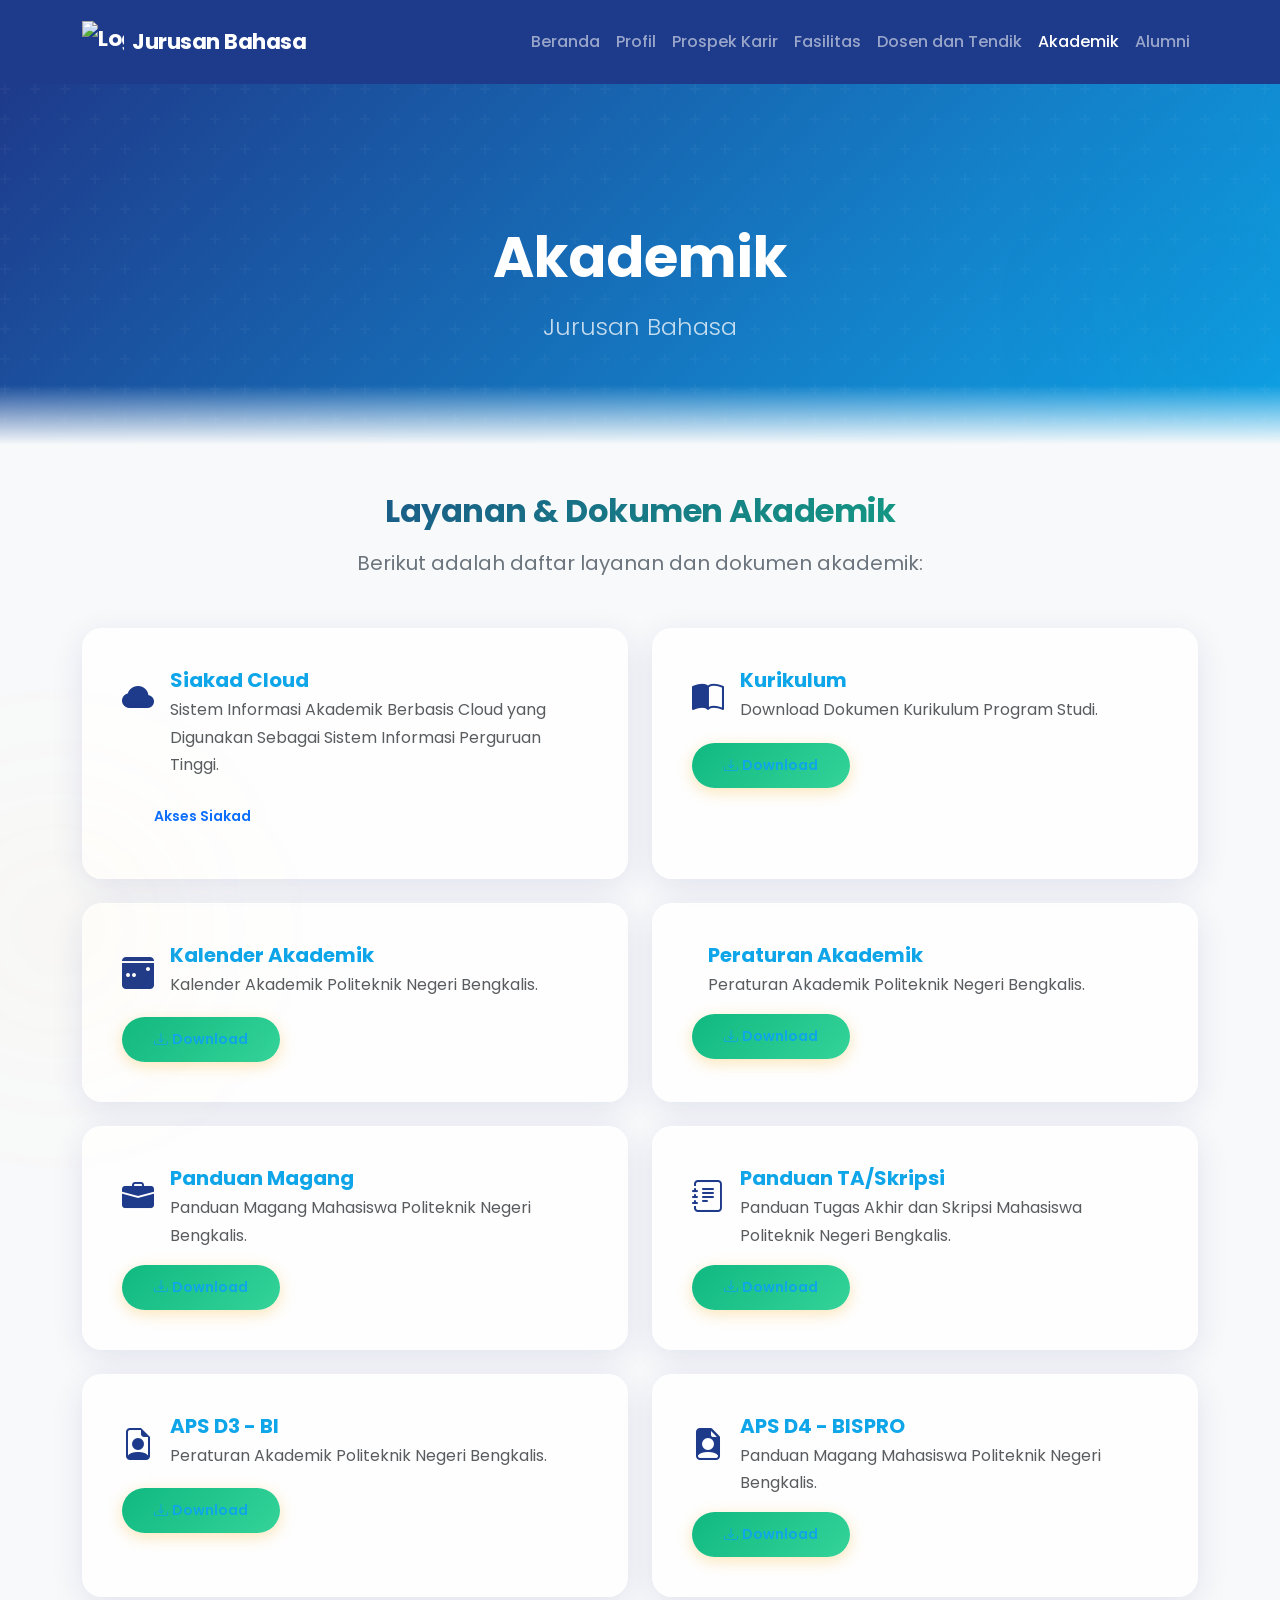
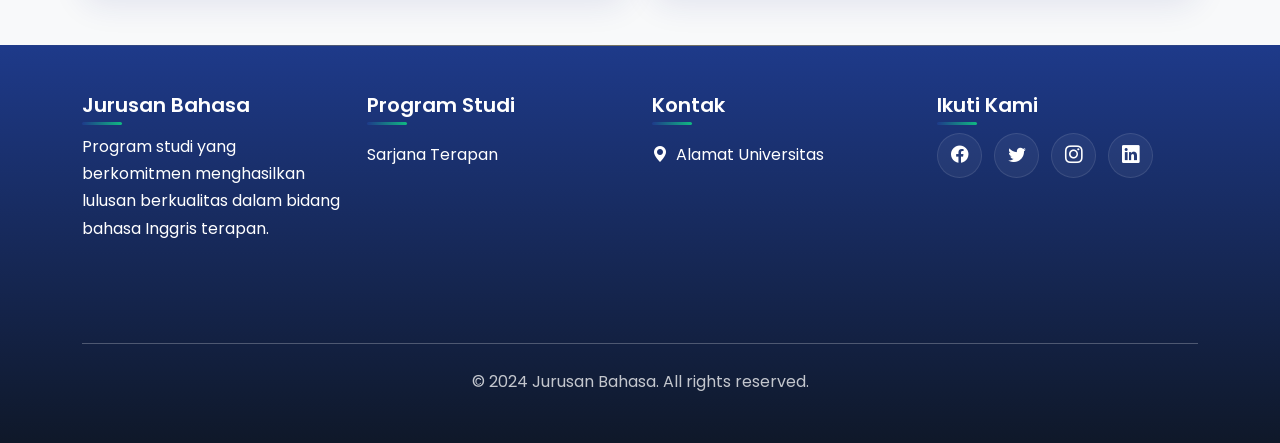
==== akademik.html @ 36574bf4 "Add files via upload" ====
<!doctype html>
<html lang="id">
  <head>
    <meta charset="UTF-8" />
    <meta name="viewport" content="width=device-width, initial-scale=1.0" />
    <title>Akademik - Jurusan Bahasa</title>
    <meta
      name="description"
      content="Layanan dan dokumen akademik Jurusan Bahasa Politeknik Negeri Bengkalis"
    />
    <link rel="preconnect" href="https://fonts.googleapis.com" />
    <link rel="preconnect" href="https://fonts.gstatic.com" crossorigin />
    <link
      href="https://fonts.googleapis.com/css2?family=Poppins:wght@300;400;500;600;700;800&display=swap"
      rel="stylesheet"
    />
    <link
      href="https://cdn.jsdelivr.net/npm/bootstrap@5.3.0/dist/css/bootstrap.min.css"
      rel="stylesheet"
    />
    <link
      href="https://cdn.jsdelivr.net/npm/bootstrap-icons@1.10.0/font/bootstrap-icons.css"
      rel="stylesheet"
    />
    <link href="https://unpkg.com/aos@2.3.1/dist/aos.css" rel="stylesheet" />
    <link href="assets/css/style.css" rel="stylesheet" />
  </head>
  <body>
    <!-- Navbar -->
    <nav class="navbar navbar-expand-lg navbar-dark sticky-top">
      <div class="container">
        <a class="navbar-brand d-flex align-items-center" href="index.html">
          <img
            src="assets/img/logo.png"
            alt="Logo"
            width="42"
            height="42"
            class="me-2"
          />
          <span>Jurusan Bahasa</span>
        </a>
        <button
          class="navbar-toggler"
          type="button"
          data-bs-toggle="collapse"
          data-bs-target="#navbarNav"
        >
          <span class="navbar-toggler-icon"></span>
        </button>
        <div class="collapse navbar-collapse" id="navbarNav">
          <ul class="navbar-nav ms-auto">
            <li class="nav-item">
              <a class="nav-link" href="index.html">Beranda</a>
            </li>
            <li class="nav-item">
              <a class="nav-link" href="profil.html">Profil</a>
            </li>
            <li class="nav-item">
              <a class="nav-link" href="prospek-karir.html">Prospek Karir</a>
            </li>
            <li class="nav-item">
              <a class="nav-link" href="fasilitas.html">Fasilitas</a>
            </li>
            <li class="nav-item">
              <a class="nav-link" href="dosen-tendik.html">Dosen dan Tendik</a>
            </li>
            <li class="nav-item">
              <a class="nav-link active" href="akademik.html">Akademik</a>
            </li>
            <li class="nav-item">
              <a class="nav-link" href="alumni.html">Alumni</a>
            </li>
          </ul>
        </div>
      </div>
    </nav>

    <!-- Header Halaman -->
    <section class="page-header">
      <div class="container text-center text-white">
        <h1 class="display-4 fw-bold mb-3" data-aos="fade-up">Akademik</h1>
        <p class="lead opacity-75 fs-4" data-aos="fade-up" data-aos-delay="100">
          Jurusan Bahasa
        </p>
      </div>
    </section>

    <!-- Daftar Layanan & Dokumen Akademik -->
    <section class="py-5 bg-light">
      <div class="container">
        <div class="section-header text-center mb-5" data-aos="fade-up">
          <h2 class="section-title gradient-text mb-3">
            Layanan & Dokumen Akademik
          </h2>
          <p class="section-subtitle fs-5">
            Berikut adalah daftar layanan dan dokumen akademik:
          </p>
        </div>
        <div class="row g-4">
          <!-- Siakad Cloud -->
          <div
            class="col-lg-6 col-md-6"
            data-aos="fade-up"
            data-aos-delay="100"
          >
            <div class="card glass-card h-100 border-0">
              <div class="card-body">
                <div class="d-flex align-items-start mb-3">
                  <i
                    class="bi bi-cloud-fill text-primary fs-2 me-3 mt-1 flex-shrink-0"
                  ></i>
                  <div>
                    <h5 class="fw-bold text-secondary mb-1">Siakad Cloud</h5>
                    <p class="text-muted mb-0">
                      Sistem Informasi Akademik Berbasis Cloud yang Digunakan
                      Sebagai Sistem Informasi Perguruan Tinggi.
                    </p>
                  </div>
                </div>
                <a href="#" class="btn btn-outline-primary btn-sm"
                  >Akses Siakad</a
                >
              </div>
            </div>
          </div>

          <!-- Kurikulum -->
          <div
            class="col-lg-6 col-md-6"
            data-aos="fade-up"
            data-aos-delay="200"
          >
            <div class="card glass-card h-100 border-0">
              <div class="card-body">
                <div class="d-flex align-items-start mb-3">
                  <i
                    class="bi bi-book-half text-primary fs-2 me-3 mt-1 flex-shrink-0"
                  ></i>
                  <div>
                    <h5 class="fw-bold text-secondary mb-1">Kurikulum</h5>
                    <p class="text-muted mb-0">
                      Download Dokumen Kurikulum Program Studi.
                    </p>
                  </div>
                </div>
                <a
                  href="assets/docs/kurikulum.pdf"
                  class="btn btn-accent btn-sm"
                  download
                  ><i class="bi bi-download me-1"></i>Download</a
                >
              </div>
            </div>
          </div>

          <!-- Kalender Akademik -->
          <div
            class="col-lg-6 col-md-6"
            data-aos="fade-up"
            data-aos-delay="300"
          >
            <div class="card glass-card h-100 border-0">
              <div class="card-body">
                <div class="d-flex align-items-start mb-3">
                  <i
                    class="bi bi-calendar3-week-fill text-primary fs-2 me-3 mt-1 flex-shrink-0"
                  ></i>
                  <div>
                    <h5 class="fw-bold text-secondary mb-1">
                      Kalender Akademik
                    </h5>
                    <p class="text-muted mb-0">
                      Kalender Akademik Politeknik Negeri Bengkalis.
                    </p>
                  </div>
                </div>
                <a
                  href="assets/docs/kalender-akademik.pdf"
                  class="btn btn-accent btn-sm"
                  download
                  ><i class="bi bi-download me-1"></i>Download</a
                >
              </div>
            </div>
          </div>

          <!-- Peraturan Akademik -->
          <div
            class="col-lg-6 col-md-6"
            data-aos="fade-up"
            data-aos-delay="400"
          >
            <div class="card glass-card h-100 border-0">
              <div class="card-body">
                <div class="d-flex align-items-start mb-3">
                  <i
                    class="bi bi-file-earmark-rule text-primary fs-2 me-3 mt-1 flex-shrink-0"
                  ></i>
                  <div>
                    <h5 class="fw-bold text-secondary mb-1">
                      Peraturan Akademik
                    </h5>
                    <p class="text-muted mb-0">
                      Peraturan Akademik Politeknik Negeri Bengkalis.
                    </p>
                  </div>
                </div>
                <a
                  href="assets/docs/peraturan-akademik.pdf"
                  class="btn btn-accent btn-sm"
                  download
                  ><i class="bi bi-download me-1"></i>Download</a
                >
              </div>
            </div>
          </div>

          <!-- Panduan Magang -->
          <div
            class="col-lg-6 col-md-6"
            data-aos="fade-up"
            data-aos-delay="500"
          >
            <div class="card glass-card h-100 border-0">
              <div class="card-body">
                <div class="d-flex align-items-start mb-3">
                  <i
                    class="bi bi-briefcase-fill text-primary fs-2 me-3 mt-1 flex-shrink-0"
                  ></i>
                  <div>
                    <h5 class="fw-bold text-secondary mb-1">Panduan Magang</h5>
                    <p class="text-muted mb-0">
                      Panduan Magang Mahasiswa Politeknik Negeri Bengkalis.
                    </p>
                  </div>
                </div>
                <a
                  href="assets/docs/panduan-magang.pdf"
                  class="btn btn-accent btn-sm"
                  download
                  ><i class="bi bi-download me-1"></i>Download</a
                >
              </div>
            </div>
          </div>

          <!-- Panduan TA/Skripsi -->
          <div
            class="col-lg-6 col-md-6"
            data-aos="fade-up"
            data-aos-delay="600"
          >
            <div class="card glass-card h-100 border-0">
              <div class="card-body">
                <div class="d-flex align-items-start mb-3">
                  <i
                    class="bi bi-journal-text text-primary fs-2 me-3 mt-1 flex-shrink-0"
                  ></i>
                  <div>
                    <h5 class="fw-bold text-secondary mb-1">
                      Panduan TA/Skripsi
                    </h5>
                    <p class="text-muted mb-0">
                      Panduan Tugas Akhir dan Skripsi Mahasiswa Politeknik
                      Negeri Bengkalis.
                    </p>
                  </div>
                </div>
                <a
                  href="assets/docs/panduan-ta.pdf"
                  class="btn btn-accent btn-sm"
                  download
                  ><i class="bi bi-download me-1"></i>Download</a
                >
              </div>
            </div>
          </div>

          <!-- APS D3 - BI -->
          <div
            class="col-lg-6 col-md-6"
            data-aos="fade-up"
            data-aos-delay="700"
          >
            <div class="card glass-card h-100 border-0">
              <div class="card-body">
                <div class="d-flex align-items-start mb-3">
                  <i
                    class="bi bi-file-earmark-person text-primary fs-2 me-3 mt-1 flex-shrink-0"
                  ></i>
                  <div>
                    <h5 class="fw-bold text-secondary mb-1">APS D3 - BI</h5>
                    <p class="text-muted mb-0">
                      Peraturan Akademik Politeknik Negeri Bengkalis.
                    </p>
                  </div>
                </div>
                <a
                  href="assets/docs/aps-d3-bi.pdf"
                  class="btn btn-accent btn-sm"
                  download
                  ><i class="bi bi-download me-1"></i>Download</a
                >
              </div>
            </div>
          </div>

          <!-- APS D4 - BISPRO -->
          <div
            class="col-lg-6 col-md-6"
            data-aos="fade-up"
            data-aos-delay="800"
          >
            <div class="card glass-card h-100 border-0">
              <div class="card-body">
                <div class="d-flex align-items-start mb-3">
                  <i
                    class="bi bi-file-earmark-person-fill text-primary fs-2 me-3 mt-1 flex-shrink-0"
                  ></i>
                  <div>
                    <h5 class="fw-bold text-secondary mb-1">APS D4 - BISPRO</h5>
                    <p class="text-muted mb-0">
                      Panduan Magang Mahasiswa Politeknik Negeri Bengkalis.
                    </p>
                  </div>
                </div>
                <a
                  href="assets/docs/aps-d4-bispro.pdf"
                  class="btn btn-accent btn-sm"
                  download
                  ><i class="bi bi-download me-1"></i>Download</a
                >
              </div>
            </div>
          </div>
        </div>
      </div>
    </section>

    <!-- Footer -->
    <footer class="text-white py-5">
      <div class="container">
        <div class="row">
          <div class="col-lg-3 col-md-6 mb-4">
            <h5 class="mb-3">Jurusan Bahasa</h5>
            <p>
              Program studi yang berkomitmen menghasilkan lulusan berkualitas
              dalam bidang bahasa Inggris terapan.
            </p>
          </div>
          <div class="col-lg-3 col-md-6 mb-4">
            <h5 class="mb-3">Program Studi</h5>
            <ul class="list-unstyled">
              <li class="mb-2">
                <a href="#" class="text-white text-decoration-none"
                  >Sarjana Terapan</a
                >
              </li>
              <li class="mb-2">
                <a href="#" class="text-white text-decoration-none"
                  >Bahasa Inggris</a
                >
              </li>
              <li class="mb-2">
                <a href="#" class="text-white text-decoration-none"
                  >Komunikasi Bisnis</a
                >
              </li>
            </ul>
          </div>
          <div class="col-lg-3 col-md-6 mb-4">
            <h5 class="mb-3">Kontak</h5>
            <ul class="list-unstyled">
              <li class="mb-2">
                <i class="bi bi-geo-alt-fill me-2"></i>Alamat Universitas
              </li>
              <li class="mb-2">
                <i class="bi bi-telephone-fill me-2"></i>+62 123 456 789
              </li>
              <li class="mb-2">
                <i class="bi bi-envelope-fill me-2"></i>info@jurusanbahasa.ac.id
              </li>
            </ul>
          </div>
          <div class="col-lg-3 col-md-6 mb-4">
            <h5 class="mb-3">Ikuti Kami</h5>
            <div class="social-icons">
              <a href="#" class="text-white"><i class="bi bi-facebook"></i></a>
              <a href="#" class="text-white"><i class="bi bi-twitter"></i></a>
              <a href="#" class="text-white"><i class="bi bi-instagram"></i></a>
              <a href="#" class="text-white"><i class="bi bi-linkedin"></i></a>
            </div>
          </div>
        </div>
        <hr class="my-4 opacity-25" />
        <div class="text-center">
          <p class="mb-0 opacity-75">
            &copy; 2024 Jurusan Bahasa. All rights reserved.
          </p>
        </div>
      </div>
    </footer>

    <script src="https://cdn.jsdelivr.net/npm/bootstrap@5.3.0/dist/js/bootstrap.bundle.min.js"></script>
    <script src="https://unpkg.com/aos@2.3.1/dist/aos.js"></script>
    <script src="assets/js/script.js"></script>
  </body>
</html>
---- assets/css/style.css ----
/* Modern University Landing Page - Jurusan Bahasa */

@import url("https://fonts.googleapis.com/css2?family=Poppins:wght@300;400;500;600;700;800&display=swap");

:root {
  --primary-color: #1e3a8a;
  --primary-light: #3b82f6;
  --primary-dark: #1e40af;
  --secondary-color: #0ea5e9;
  --secondary-light: #0284c7;
  --accent-color: #10b981;
  --accent-light: #34d399;
  --light-bg: #f9fafb;
  --dark-bg: #1e3a8a;
  --ease-out-expo: cubic-bezier(0.16, 1, 0.3, 1);
  --ease-out-back: cubic-bezier(0.34, 1.56, 0.64, 1);
  --ease-smooth: cubic-bezier(0.4, 0, 0.2, 1);
}

* {
  margin: 0;
  padding: 0;
  box-sizing: border-box;
}
html {
  scroll-behavior: smooth;
}

body {
  font-family: "Poppins", sans-serif;
  line-height: 1.7;
  color: #333;
  background-color: var(--light-bg);
  overflow-x: hidden;
}

::-webkit-scrollbar {
  width: 10px;
}
::-webkit-scrollbar-track {
  background: #f1f1f1;
}
::-webkit-scrollbar-thumb {
  background: linear-gradient(
    180deg,
    var(--primary-color),
    var(--accent-color)
  );
  border-radius: 5px;
}
::-webkit-scrollbar-thumb:hover {
  background: linear-gradient(180deg, var(--primary-dark), var(--accent-light));
}

/* Glassmorphism */
.glass {
  background: rgba(255, 255, 255, 0.1);
  backdrop-filter: blur(16px);
  -webkit-backdrop-filter: blur(16px);
  border: 1px solid rgba(255, 255, 255, 0.2);
  box-shadow: 0 8px 32px 0 rgba(31, 38, 135, 0.15);
}

.glass-card {
  background: rgba(255, 255, 255, 0.7);
  backdrop-filter: blur(20px);
  -webkit-backdrop-filter: blur(20px);
  border: 1px solid rgba(255, 255, 255, 0.5);
  box-shadow:
    0 8px 32px rgba(31, 38, 135, 0.1),
    inset 0 1px 0 rgba(255, 255, 255, 0.6);
  border-radius: 20px;
  transition: all 0.5s var(--ease-out-expo);
}

.glass-card:hover {
  transform: translateY(-8px) scale(1.02);
  box-shadow:
    0 20px 60px rgba(31, 38, 135, 0.15),
    inset 0 1px 0 rgba(255, 255, 255, 0.8);
  border-color: rgba(255, 255, 255, 0.8);
}

.glass-dark {
  background: rgba(27, 42, 73, 0.6);
  backdrop-filter: blur(20px);
  -webkit-backdrop-filter: blur(20px);
  border: 1px solid rgba(255, 255, 255, 0.1);
  box-shadow: 0 8px 32px rgba(0, 0, 0, 0.2);
}

.glass-nav {
  background: rgba(10, 37, 64, 0.9) !important;
  backdrop-filter: blur(20px) saturate(180%);
  -webkit-backdrop-filter: blur(20px) saturate(180%);
  border-bottom: 1px solid rgba(255, 255, 255, 0.1);
  box-shadow: 0 4px 30px rgba(0, 0, 0, 0.1);
}

/* Gradient Text */
.gradient-text {
  background: linear-gradient(
    135deg,
    var(--primary-color),
    var(--accent-color)
  );
  -webkit-background-clip: text;
  -webkit-text-fill-color: transparent;
  background-clip: text;
}

.gradient-text-light {
  background: linear-gradient(135deg, #ffffff, var(--accent-light));
  -webkit-background-clip: text;
  -webkit-text-fill-color: transparent;
  background-clip: text;
}

/* Keyframes */
@keyframes gradientShift {
  0% {
    background-position: 0% 50%;
  }
  50% {
    background-position: 100% 50%;
  }
  100% {
    background-position: 0% 50%;
  }
}

@keyframes float {
  0%,
  100% {
    transform: translateY(0px);
  }
  50% {
    transform: translateY(-20px);
  }
}

@keyframes pulseGlow {
  0%,
  100% {
    box-shadow: 0 0 20px rgba(247, 192, 74, 0.3);
  }
  50% {
    box-shadow: 0 0 40px rgba(247, 192, 74, 0.6);
  }
}

@keyframes fadeInUp {
  from {
    opacity: 0;
    transform: translateY(40px);
  }
  to {
    opacity: 1;
    transform: translateY(0);
  }
}

@keyframes scaleIn {
  from {
    opacity: 0;
    transform: scale(0.8);
  }
  to {
    opacity: 1;
    transform: scale(1);
  }
}

@keyframes slideInLeft {
  from {
    opacity: 0;
    transform: translateX(-60px);
  }
  to {
    opacity: 1;
    transform: translateX(0);
  }
}

@keyframes slideInRight {
  from {
    opacity: 0;
    transform: translateX(60px);
  }
  to {
    opacity: 1;
    transform: translateX(0);
  }
}

.fade-in-up {
  animation: fadeInUp 0.8s var(--ease-out-expo) forwards;
}
.scale-in {
  animation: scaleIn 0.6s var(--ease-out-back) forwards;
}
.slide-in-left {
  animation: slideInLeft 0.8s var(--ease-out-expo) forwards;
}
.slide-in-right {
  animation: slideInRight 0.8s var(--ease-out-expo) forwards;
}
.pulse-glow {
  animation: pulseGlow 3s ease-in-out infinite;
}
.float-animation {
  animation: float 6s ease-in-out infinite;
}

/* Navbar */
.navbar {
  background-color: var(--primary-color) !important;
  transition: all 0.5s var(--ease-out-expo);
  padding: 1rem 0;
}

.navbar.scrolled {
  padding: 0.6rem 0;
  box-shadow: 0 4px 30px rgba(0, 0, 0, 0.15);
}

.navbar-brand {
  font-weight: 700;
  font-size: 1.35rem;
  letter-spacing: -0.5px;
  transition: all 0.3s var(--ease-smooth);
}

.navbar-brand:hover {
  transform: scale(1.05);
}
.navbar-brand img {
  transition: all 0.4s var(--ease-out-back);
}
.navbar-brand:hover img {
  transform: rotate(10deg) scale(1.1);
}

.navbar-nav .nav-link {
  font-weight: 500;
  transition: all 0.3s var(--ease-smooth);
  position: relative;
  padding: 0.5rem 1rem;
}

.navbar-nav .nav-link::after {
  content: "";
  position: absolute;
  bottom: 0;
  left: 50%;
  width: 0;
  height: 2px;
  background: var(--accent-color);
  transition: all 0.3s var(--ease-out-expo);
  transform: translateX(-50%);
}

.navbar-nav .nav-link:hover::after {
  width: 80%;
}
.navbar-nav .nav-link:hover {
  color: var(--accent-color) !important;
  transform: translateY(-2px);
}

/* Hero Section */
.hero-section {
  position: relative;
  height: 100vh;
  background: url("assets/img/hero-bg.jpg") center/cover no-repeat;
  display: flex;
  align-items: center;
  justify-content: center;
  overflow: hidden;
}

.hero-section::before {
  content: "";
  position: absolute;
  top: 0;
  left: 0;
  width: 100%;
  height: 100%;
  background: linear-gradient(
    135deg,
    rgba(10, 37, 64, 0.92) 0%,
    rgba(15, 42, 77, 0.88) 50%,
    rgba(10, 37, 64, 0.92) 100%
  );
  z-index: 1;
}

.hero-overlay {
  display: none;
}
.hero-content {
  position: relative;
  z-index: 2;
}

.hero-title {
  font-size: 3.5rem;
  font-weight: 800;
  margin-bottom: 1.5rem;
  text-shadow: 2px 2px 4px rgba(0, 0, 0, 0.3);
  line-height: 1.2;
  letter-spacing: -1px;
}

.hero-subtitle {
  font-size: 1.3rem;
  font-weight: 300;
  max-width: 650px;
  margin: 0 auto;
  opacity: 0.95;
}

.hero-scroll-indicator {
  position: absolute;
  bottom: 30px;
  left: 50%;
  transform: translateX(-50%);
  z-index: 2;
  animation: float 2s ease-in-out infinite;
}

.hero-scroll-indicator i {
  font-size: 2rem;
  color: rgba(255, 255, 255, 0.7);
  transition: all 0.3s ease;
}

.hero-scroll-indicator:hover i {
  color: var(--accent-color);
  transform: scale(1.2);
}

/* Page Header */
.page-header {
  position: relative;
  padding: 140px 0 80px;
  background: linear-gradient(
    135deg,
    var(--primary-color),
    var(--secondary-color)
  );
  overflow: hidden;
}

.page-header::before {
  content: "";
  position: absolute;
  top: 0;
  left: 0;
  width: 100%;
  height: 100%;
  background: url("data:image/svg+xml,%3Csvg width='60' height='60' viewBox='0 0 60 60' xmlns='http://www.w3.org/2000/svg'%3E%3Cg fill='none' fill-rule='evenodd'%3E%3Cg fill='%23ffffff' fill-opacity='0.03'%3E%3Cpath d='M36 34v-4h-2v4h-4v2h4v4h2v-4h4v-2h-4zm0-30V0h-2v4h-4v2h4v4h2V6h4V4h-4zM6 34v-4H4v4H0v2h4v4h2v-4h4v-2H6zM6 4V0H4v4H0v2h4v4h2V6h4V4H6z'/%3E%3C/g%3E%3C/g%3E%3C/svg%3E");
  pointer-events: none;
}

.page-header::after {
  content: "";
  position: absolute;
  bottom: -1px;
  left: 0;
  width: 100%;
  height: 60px;
  background: linear-gradient(to top, var(--light-bg), transparent);
}

/* Sections */
section {
  padding: 6rem 0;
  position: relative;
}

.section-header {
  margin-bottom: 4rem;
}
.section-title {
  font-weight: 700;
  margin-bottom: 1rem;
  letter-spacing: -0.5px;
}
.section-subtitle {
  font-size: 1.1rem;
  color: #6c757d;
  max-width: 600px;
  margin: 0 auto;
}

/* Cards */
.card {
  border: none;
  border-radius: 20px;
  transition: all 0.5s var(--ease-out-expo);
  overflow: hidden;
  background: rgba(255, 255, 255, 0.8);
  backdrop-filter: blur(10px);
  -webkit-backdrop-filter: blur(10px);
}

.card:hover {
  transform: translateY(-10px) rotateX(2deg);
  box-shadow: 0 25px 50px -12px rgba(0, 0, 0, 0.15);
}

.card-body {
  padding: 2.5rem;
}

/* Career Cards */
.career-card {
  background: linear-gradient(
    145deg,
    rgba(255, 255, 255, 0.9),
    rgba(255, 255, 255, 0.7)
  );
  backdrop-filter: blur(20px);
  -webkit-backdrop-filter: blur(20px);
  border: 1px solid rgba(255, 255, 255, 0.6);
  border-radius: 24px;
  padding: 2.5rem 2rem;
  text-align: center;
  transition: all 0.5s var(--ease-out-expo);
  position: relative;
  overflow: hidden;
}

.career-card::before {
  content: "";
  position: absolute;
  top: 0;
  left: 0;
  width: 100%;
  height: 4px;
  background: linear-gradient(90deg, var(--primary-color), var(--accent-color));
  transform: scaleX(0);
  transform-origin: left;
  transition: transform 0.5s var(--ease-out-expo);
}

.career-card:hover::before {
  transform: scaleX(1);
}
.career-card:hover {
  transform: translateY(-12px) scale(1.03);
  box-shadow: 0 30px 60px rgba(10, 37, 64, 0.15);
  border-color: rgba(255, 255, 255, 0.9);
}

.career-card i {
  font-size: 3rem;
  margin-bottom: 1.5rem;
  display: inline-block;
  transition: all 0.4s var(--ease-out-back);
}

.career-card:hover i {
  transform: scale(1.2) rotate(-5deg);
  color: var(--primary-color);
}

.career-card h5 {
  font-weight: 600;
  margin-bottom: 1rem;
  color: var(--secondary-color);
}
.career-card p {
  color: #6c757d;
  font-size: 0.95rem;
  line-height: 1.7;
}

/* Image Container */
.image-container {
  position: relative;
  overflow: hidden;
  border-radius: 24px;
  box-shadow: 0 20px 60px rgba(0, 0, 0, 0.15);
}

.image-container img {
  transition: transform 0.7s var(--ease-out-expo);
}
.image-container:hover img {
  transform: scale(1.08);
}

/* Stats Section */
.stats-section {
  background: linear-gradient(
    135deg,
    var(--secondary-color),
    var(--primary-dark)
  );
  position: relative;
  overflow: hidden;
}

.stat-card {
  text-align: center;
  padding: 2rem;
  position: relative;
  z-index: 1;
}
.stat-number {
  font-size: 3.5rem;
  font-weight: 800;
  color: var(--accent-color);
  line-height: 1;
  margin-bottom: 0.5rem;
  text-shadow: 0 0 30px rgba(247, 192, 74, 0.3);
}
.stat-label {
  font-size: 1rem;
  color: rgba(255, 255, 255, 0.8);
  font-weight: 500;
  text-transform: uppercase;
  letter-spacing: 2px;
}
.stat-icon {
  font-size: 2.5rem;
  color: rgba(255, 255, 255, 0.3);
  margin-bottom: 1rem;
  transition: all 0.4s var(--ease-out-back);
}
.stat-card:hover .stat-icon {
  color: var(--accent-color);
  transform: scale(1.2);
}

/* Akreditasi Section */
#akreditasi {
  background: linear-gradient(
    135deg,
    var(--primary-color),
    var(--primary-dark)
  );
  position: relative;
  overflow: hidden;
}

.accreditation-badge {
  display: inline-flex;
  align-items: center;
  justify-content: center;
  background: linear-gradient(
    145deg,
    rgba(247, 192, 74, 0.9),
    rgba(255, 215, 0, 0.9)
  );
  backdrop-filter: blur(10px);
  -webkit-backdrop-filter: blur(10px);
  border: 2px solid rgba(255, 255, 255, 0.3);
  border-radius: 50%;
  width: 160px;
  height: 160px;
  margin: 0 auto 2rem;
  box-shadow:
    0 10px 40px rgba(247, 192, 74, 0.4),
    inset 0 2px 10px rgba(255, 255, 255, 0.3);
  transition: all 0.5s var(--ease-out-expo);
  position: relative;
  z-index: 1;
}

.accreditation-badge:hover {
  transform: scale(1.1) rotate(5deg);
  box-shadow:
    0 20px 60px rgba(247, 192, 74, 0.5),
    inset 0 2px 10px rgba(255, 255, 255, 0.4);
}

.badge-text {
  font-size: 2.2rem;
  font-weight: 800;
  color: var(--secondary-color);
  text-shadow: 0 2px 4px rgba(0, 0, 0, 0.1);
}

/* Buttons */
.btn {
  border-radius: 50px;
  padding: 0.75rem 2rem;
  font-weight: 600;
  transition: all 0.4s var(--ease-out-expo);
  position: relative;
  overflow: hidden;
  border: none;
}

.btn::before {
  content: "";
  position: absolute;
  top: 50%;
  left: 50%;
  width: 0;
  height: 0;
  border-radius: 50%;
  background: rgba(255, 255, 255, 0.2);
  transform: translate(-50%, -50%);
  transition:
    width 0.6s ease,
    height 0.6s ease;
}

.btn:hover::before {
  width: 300px;
  height: 300px;
}

.btn-accent {
  background: linear-gradient(135deg, var(--accent-color), var(--accent-light));
  color: var(--secondary-color);
  box-shadow: 0 4px 15px rgba(247, 192, 74, 0.4);
}

.btn-accent:hover {
  transform: translateY(-3px);
  box-shadow: 0 10px 30px rgba(247, 192, 74, 0.5);
  color: var(--secondary-color);
}

.btn-outline-light {
  border: 2px solid rgba(255, 255, 255, 0.5);
  background: transparent;
  color: white;
}

.btn-outline-light:hover {
  background: rgba(255, 255, 255, 0.15);
  border-color: white;
  transform: translateY(-3px);
  color: white;
}

.magnetic-btn {
  display: inline-block;
  transition: transform 0.3s var(--ease-out-expo);
}

/* Footer */
footer {
  background: linear-gradient(180deg, var(--dark-bg), #0f1829);
  position: relative;
  overflow: hidden;
}

footer::before {
  content: "";
  position: absolute;
  top: 0;
  left: 0;
  width: 100%;
  height: 1px;
  background: linear-gradient(
    90deg,
    transparent,
    rgba(212, 175, 55, 0.5),
    transparent
  );
}

footer h5 {
  font-weight: 600;
  margin-bottom: 1.5rem;
  position: relative;
  display: inline-block;
}

footer h5::after {
  content: "";
  position: absolute;
  bottom: -8px;
  left: 0;
  width: 40px;
  height: 3px;
  background: linear-gradient(90deg, var(--primary-color), var(--accent-color));
  border-radius: 2px;
}

footer a {
  transition: all 0.3s var(--ease-smooth);
  position: relative;
}

footer a:not(.social-icons a)::after {
  content: "";
  position: absolute;
  bottom: -2px;
  left: 0;
  width: 0;
  height: 1px;
  background: var(--accent-color);
  transition: width 0.3s var(--ease-out-expo);
}

footer a:hover:not(.social-icons a)::after {
  width: 100%;
}
footer a:hover {
  color: var(--accent-color) !important;
  transform: translateX(5px);
}

.social-icons a {
  display: inline-flex;
  align-items: center;
  justify-content: center;
  width: 45px;
  height: 45px;
  border-radius: 50%;
  background: rgba(255, 255, 255, 0.05);
  border: 1px solid rgba(255, 255, 255, 0.1);
  transition: all 0.4s var(--ease-out-expo);
  margin-right: 0.5rem;
}

.social-icons a:hover {
  background: linear-gradient(
    135deg,
    var(--primary-color),
    var(--primary-light)
  );
  border-color: transparent;
  transform: translateY(-5px) scale(1.1);
  box-shadow: 0 10px 20px rgba(10, 37, 64, 0.3);
  color: white !important;
}

.social-icons a i {
  font-size: 1.1rem;
}

/* List Items */
.list-unstyled li {
  transition: all 0.3s var(--ease-smooth);
  padding: 0.5rem 0;
}

.list-unstyled li:hover {
  transform: translateX(10px);
}
.list-unstyled li:hover i {
  color: var(--accent-color);
  transform: scale(1.2);
}
.list-unstyled li i {
  transition: all 0.3s var(--ease-out-back);
}

/* Responsive */
@media (max-width: 991px) {
  .hero-title {
    font-size: 2.8rem;
  }
  .stat-number {
    font-size: 2.5rem;
  }
}

@media (max-width: 768px) {
  .hero-title {
    font-size: 2.2rem;
  }
  .hero-subtitle {
    font-size: 1.1rem;
  }
  section {
    padding: 4rem 0;
  }
  .accreditation-badge {
    width: 130px;
    height: 130px;
  }
  .badge-text {
    font-size: 1.8rem;
  }
  .career-card {
    padding: 2rem 1.5rem;
  }
  .stat-number {
    font-size: 2rem;
  }
}

@media (max-width: 576px) {
  .hero-title {
    font-size: 1.7rem;
  }
  .hero-subtitle {
    font-size: 1rem;
  }
  .navbar-brand {
    font-size: 1.1rem;
  }
  .card-body {
    padding: 1.5rem;
  }
  .career-card i {
    font-size: 2.2rem;
  }
}

@media (prefers-reduced-motion: reduce) {
  *,
  *::before,
  *::after {
    animation-duration: 0.01ms !important;
    animation-iteration-count: 1 !important;
    transition-duration: 0.01ms !important;
  }
  html {
    scroll-behavior: auto;
  }
}

/* Utilities */
.text-primary {
  color: var(--primary-color) !important;
}
.text-secondary {
  color: var(--secondary-color) !important;
}
.bg-primary {
  background-color: var(--primary-color) !important;
}
.bg-accent {
  background-color: var(--accent-color) !important;
}
.text-accent {
  color: var(--accent-color);
}

/* Tilt Card */
.tilt-card {
  transform-style: preserve-3d;
  perspective: 1000px;
}
.tilt-card-inner {
  transition: transform 0.1s ease-out;
  transform-style: preserve-3d;
}

/* Decorative */
.decoration-circle {
  position: absolute;
  border-radius: 50%;
  background: linear-gradient(
    135deg,
    var(--primary-color),
    var(--accent-color)
  );
  opacity: 0.1;
  pointer-events: none;
}

.decoration-blob {
  position: absolute;
  border-radius: 50%;
  filter: blur(80px);
  pointer-events: none;
  z-index: 0;
}

/* Faculty & Staff Page Styles */
.faculty-card {
  background: rgba(255, 255, 255, 0.85);
  backdrop-filter: blur(20px);
  -webkit-backdrop-filter: blur(20px);
  border: 1px solid rgba(255, 255, 255, 0.6);
  border-radius: 24px;
  transition: all 0.5s var(--ease-out-expo);
  overflow: hidden;
  text-align: center;
}

.faculty-card:hover {
  transform: translateY(-10px) scale(1.02);
  box-shadow: 0 25px 50px rgba(10, 37, 64, 0.15);
  border-color: rgba(255, 255, 255, 0.9);
}

.faculty-photo {
  width: 140px;
  height: 140px;
  margin: 0 auto 1.25rem;
  border-radius: 20px;
  overflow: hidden;
  background: linear-gradient(
    135deg,
    var(--primary-light),
    var(--primary-color)
  );
  box-shadow: 0 10px 30px rgba(10, 37, 64, 0.2);
}

.faculty-photo img {
  width: 100%;
  height: 100%;
  object-fit: cover;
}

.faculty-email {
  color: var(--primary-color);
  font-size: 0.9rem;
  word-break: break-all;
}

.faculty-email i {
  color: var(--accent-color);
}

/* Staff Section */
.staff-item {
  background: rgba(255, 255, 255, 0.85);
  backdrop-filter: blur(20px);
  -webkit-backdrop-filter: blur(20px);
  border: 1px solid rgba(255, 255, 255, 0.6);
  border-radius: 20px;
  padding: 1.5rem;
  transition: all 0.5s var(--ease-out-expo);
  box-shadow: 0 8px 32px rgba(31, 38, 135, 0.08);
}

.staff-item:hover {
  transform: translateX(10px);
  box-shadow: 0 15px 40px rgba(10, 37, 64, 0.12);
  border-color: rgba(255, 255, 255, 0.9);
}

.staff-photo {
  width: 90px;
  height: 90px;
  border-radius: 50%;
  overflow: hidden;
  flex-shrink: 0;
  background: linear-gradient(
    135deg,
    var(--primary-light),
    var(--primary-color)
  );
  box-shadow: 0 8px 20px rgba(10, 37, 64, 0.2);
}

.staff-photo img {
  width: 100%;
  height: 100%;
  object-fit: cover;
}

.staff-role {
  background: linear-gradient(
    135deg,
    var(--primary-color),
    var(--secondary-color)
  );
  color: white;
  padding: 0.35rem 0.85rem;
  border-radius: 50px;
  font-size: 0.8rem;
  font-weight: 500;
  display: inline-block;
}

.page-header-dosen {
  background:
    linear-gradient(135deg, rgba(26, 35, 126, 0.92), rgba(10, 37, 64, 0.92)),
    url("../img/hero-bg.jpg") center/cover no-repeat;
}

@media (max-width: 576px) {
  .faculty-photo {
    width: 120px;
    height: 120px;
  }
  .staff-photo {
    width: 70px;
    height: 70px;
  }
  .staff-item:hover {
    transform: translateY(-5px);
  }
}
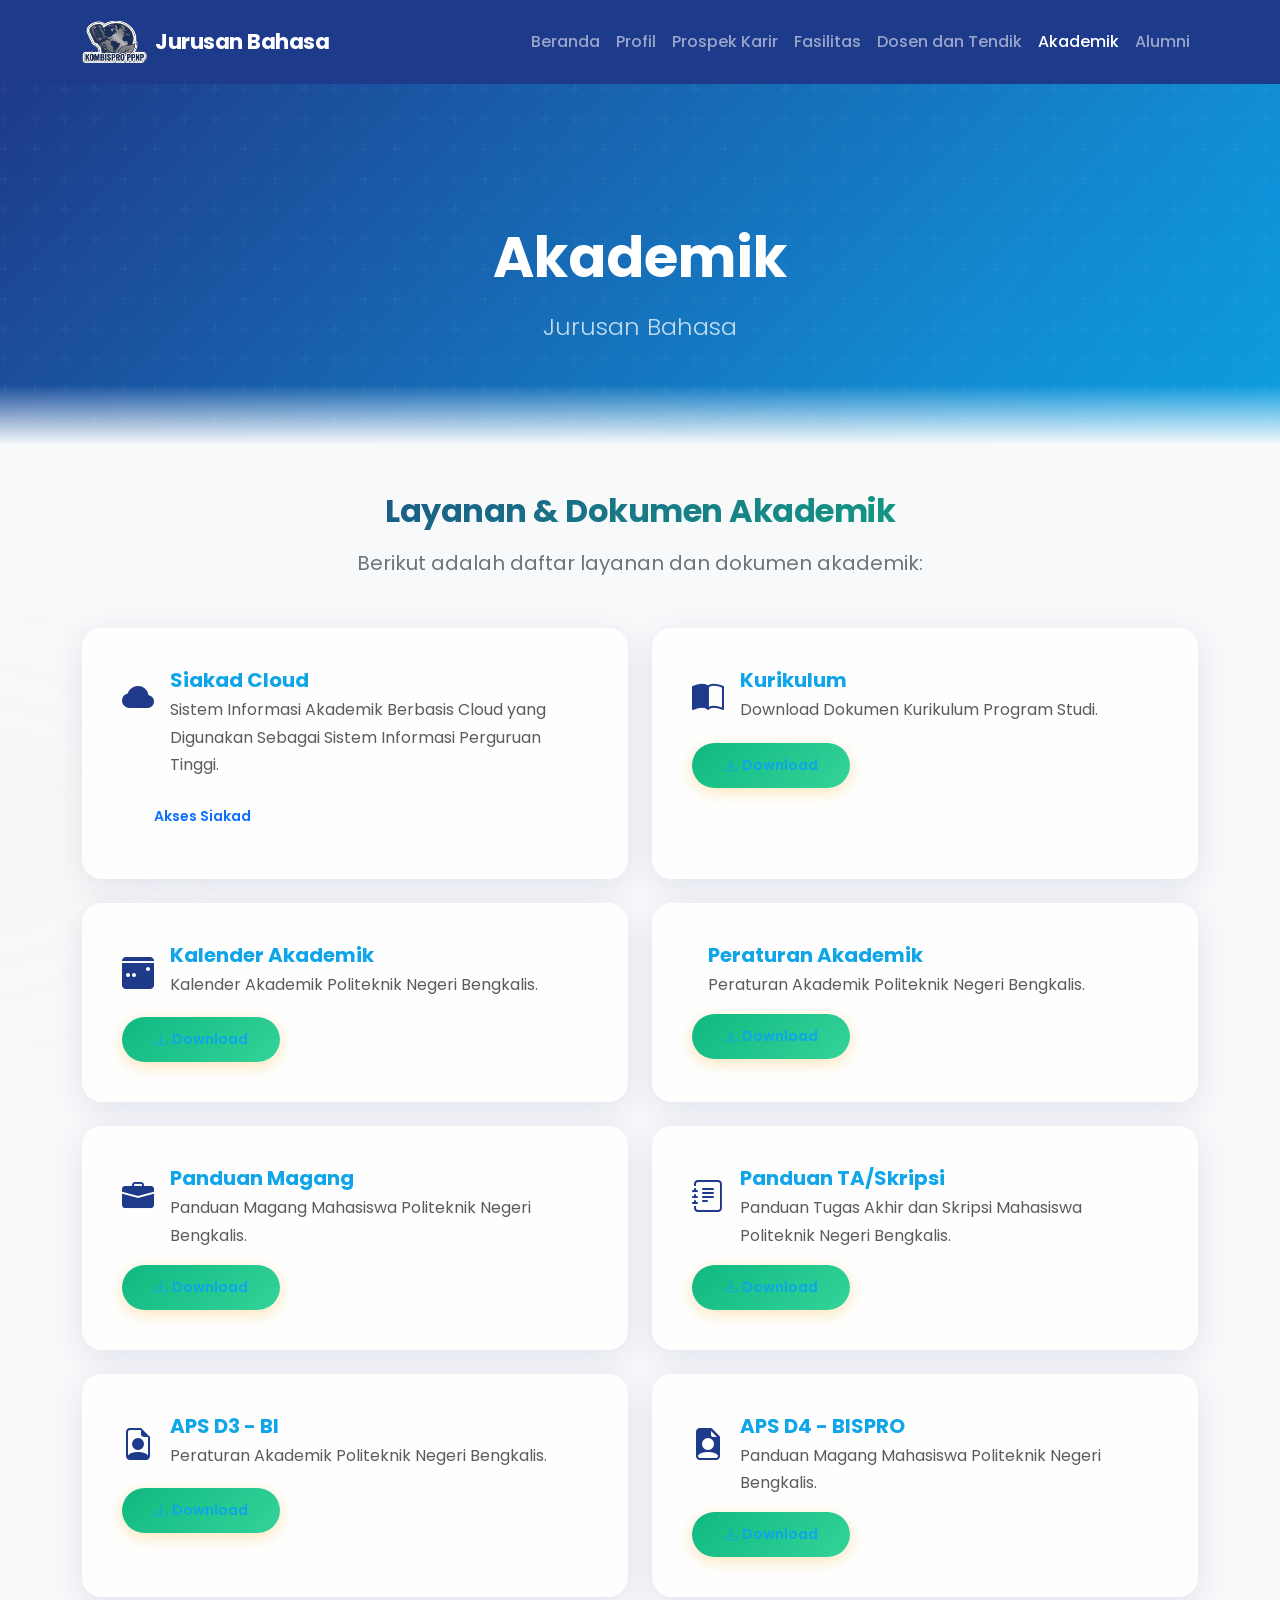
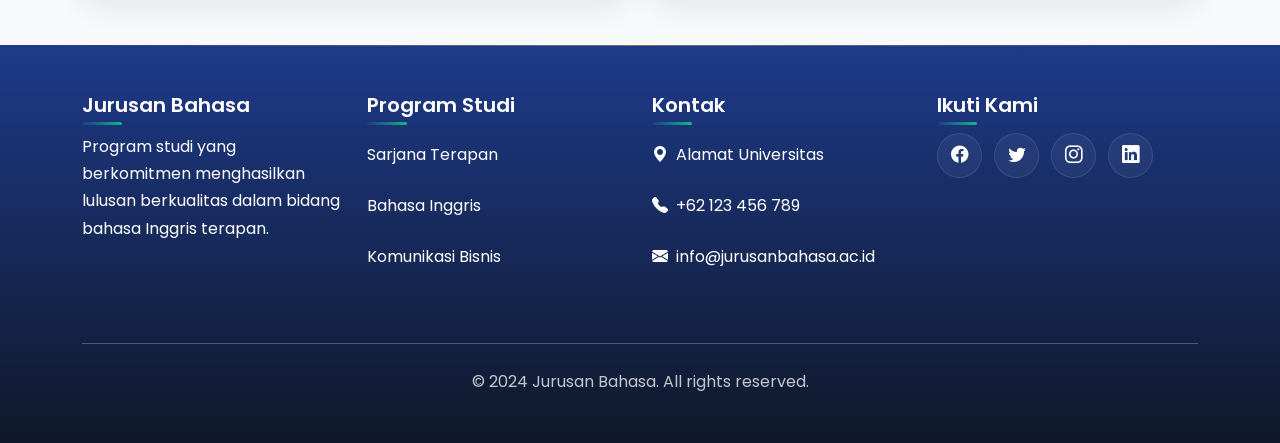
==== commit e9c52c60: "Add files via upload" ====
--- a/akademik.html
+++ b/akademik.html
@@ -33,7 +33,7 @@
           <img
             src="assets/img/logo.png"
             alt="Logo"
-            width="42"
+            width="65"
             height="42"
             class="me-2"
           />
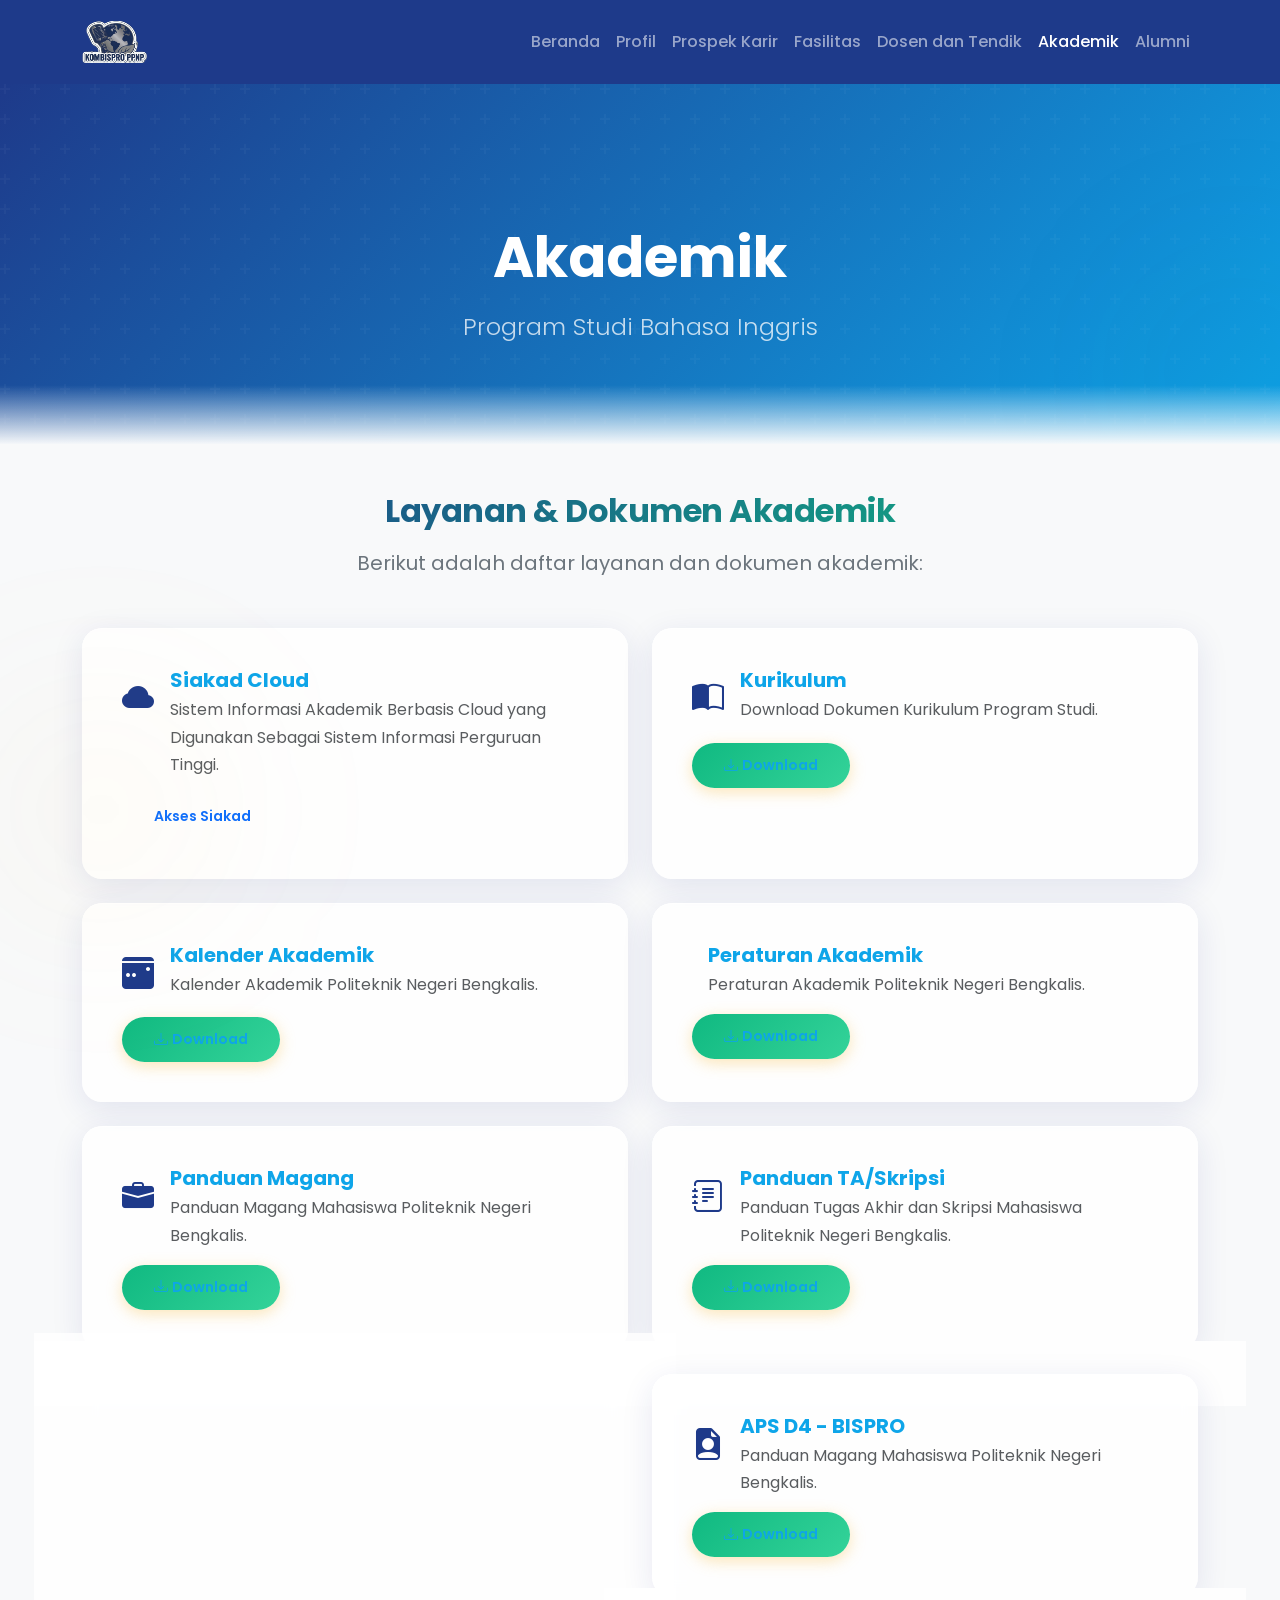
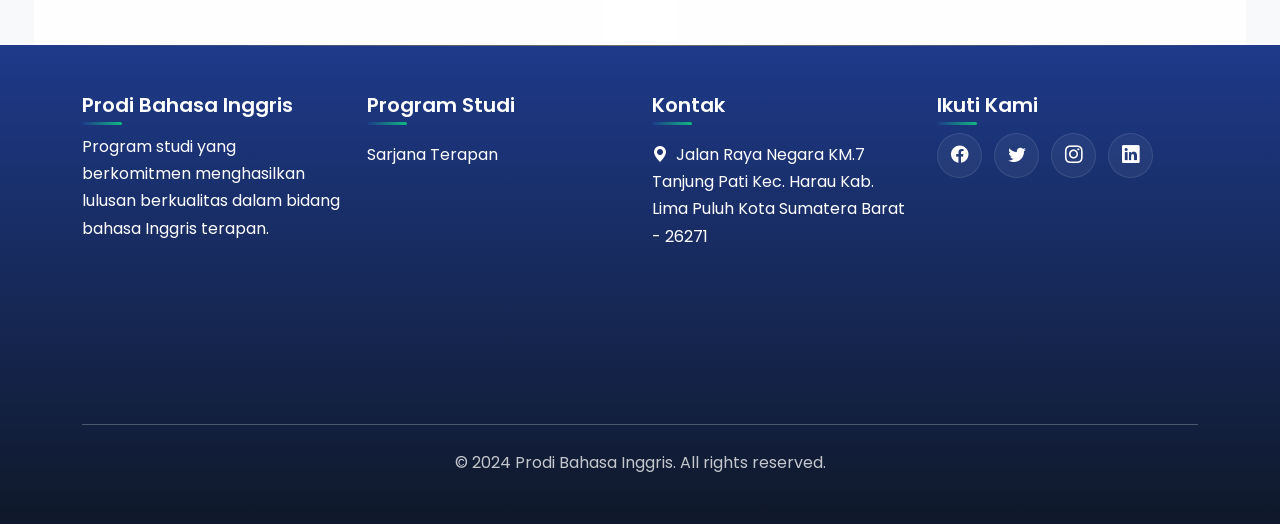
==== commit 80ee76f3: "Update akademik.html" ====
--- a/akademik.html
+++ b/akademik.html
@@ -37,7 +37,6 @@
             height="42"
             class="me-2"
           />
-          <span>Jurusan Bahasa</span>
         </a>
         <button
           class="navbar-toggler"
@@ -80,7 +79,7 @@
       <div class="container text-center text-white">
         <h1 class="display-4 fw-bold mb-3" data-aos="fade-up">Akademik</h1>
         <p class="lead opacity-75 fs-4" data-aos="fade-up" data-aos-delay="100">
-          Jurusan Bahasa
+          Program Studi Bahasa Inggris
         </p>
       </div>
     </section>
@@ -342,7 +341,7 @@
       <div class="container">
         <div class="row">
           <div class="col-lg-3 col-md-6 mb-4">
-            <h5 class="mb-3">Jurusan Bahasa</h5>
+            <h5 class="mb-3">Prodi Bahasa Inggris</h5>
             <p>
               Program studi yang berkomitmen menghasilkan lulusan berkualitas
               dalam bidang bahasa Inggris terapan.
@@ -372,7 +371,9 @@
             <h5 class="mb-3">Kontak</h5>
             <ul class="list-unstyled">
               <li class="mb-2">
-                <i class="bi bi-geo-alt-fill me-2"></i>Alamat Universitas
+                <i class="bi bi-geo-alt-fill me-2"></i>Jalan Raya Negara KM.7
+                Tanjung Pati Kec. Harau Kab. Lima Puluh Kota Sumatera Barat -
+                26271
               </li>
               <li class="mb-2">
                 <i class="bi bi-telephone-fill me-2"></i>+62 123 456 789
@@ -395,7 +396,7 @@
         <hr class="my-4 opacity-25" />
         <div class="text-center">
           <p class="mb-0 opacity-75">
-            &copy; 2024 Jurusan Bahasa. All rights reserved.
+            &copy; 2024 Prodi Bahasa Inggris. All rights reserved.
           </p>
         </div>
       </div>
